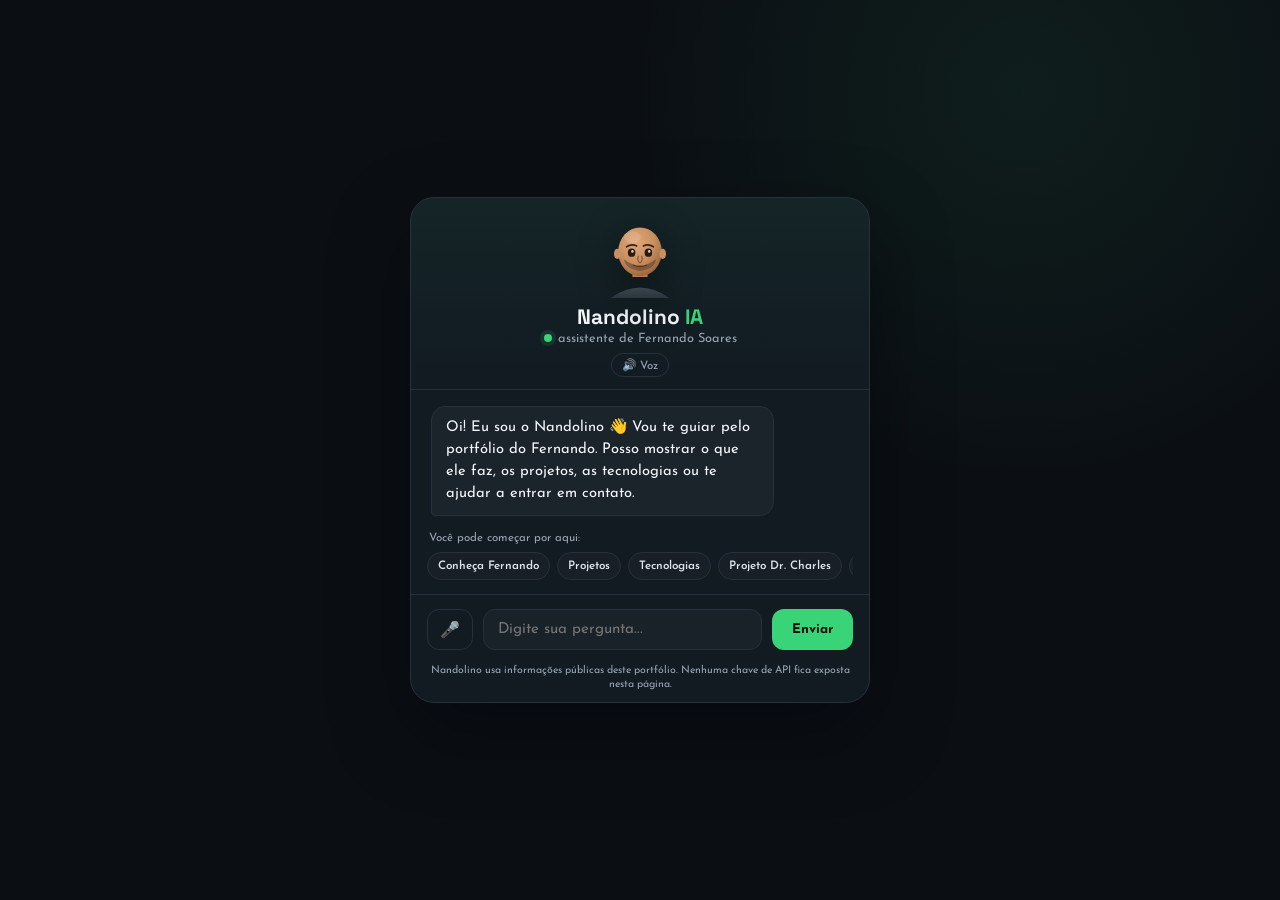
==== nandolino/index.html @ c81a5a72 "Atualiza portfolio com coruja corrigida e metricas Publica a nova versão enviada no ZIP, incluindo a" ====
<!DOCTYPE html>
<html lang="pt-BR">
<head>
<meta charset="UTF-8">
<meta name="viewport" content="width=device-width, initial-scale=1.0">
<title>Nandolino | Assistente de Fernando Soares</title>
<link href="https://fonts.googleapis.com/css2?family=Josefin+Sans:wght@400;600;700&family=Space+Grotesk:wght@600;700&display=swap" rel="stylesheet">
<style>
  :root {
    --bg: #0b0f14;
    --panel: #121a22;
    --line: #26313d;
    --text: #f3f7fb;
    --muted: #98a6b5;
    --green: #38d477;
    --green-soft: rgba(56, 212, 119, .10);
  }
  * { margin: 0; padding: 0; box-sizing: border-box; }
  body {
    min-height: 100vh;
    min-height: 100dvh;
    background: radial-gradient(circle at 80% 10%, rgba(56,212,119,.08), transparent 30%), var(--bg);
    color: var(--text);
    font-family: 'Josefin Sans', Arial, sans-serif;
    display: flex;
    align-items: center;
    justify-content: center;
    padding: 16px;
  }
  .app {
    width: min(100%, 460px);
    max-height: 94dvh;
    background: var(--panel);
    border: 1px solid var(--line);
    border-radius: 24px;
    overflow: hidden;
    box-shadow: 0 30px 80px rgba(0,0,0,.4);
    display: flex;
    flex-direction: column;
  }
  .header {
    flex: 0 0 auto;
    padding: 16px 24px 12px;
    text-align: center;
    border-bottom: 1px solid var(--line);
    background: linear-gradient(180deg, rgba(56,212,119,.06), transparent);
  }
  .avatar-wrap { display: flex; justify-content: center; margin-bottom: 6px; }
  .avatar-wrap svg { width: 84px; height: 84px; filter: drop-shadow(0 10px 20px rgba(0,0,0,.4)); }
  h1 { font-family: 'Space Grotesk', sans-serif; font-size: 1.3rem; }
  h1 span { color: var(--green); }
  .status { color: var(--muted); font-size: .8rem; margin-top: 2px; display: flex; align-items: center; justify-content: center; gap: 6px; }
  .dot { width: 8px; height: 8px; border-radius: 50%; background: var(--green); box-shadow: 0 0 0 4px rgba(56,212,119,.12); }
  .key-settings {
    background: transparent; border: 1px solid var(--line); color: var(--muted);
    font-size: .72rem; padding: 4px 10px; border-radius: 999px; cursor: pointer; font-family: inherit;
  }
  .key-settings:hover { border-color: var(--green); color: var(--green); }
  .key-settings.active { border-color: var(--green); color: var(--green); }
  .header-buttons { display: flex; justify-content: center; gap: 8px; margin-top: 8px; }

  .chat { flex: 1 1 auto; min-height: 90px; overflow-y: auto; padding: 16px 20px; display: flex; flex-direction: column; gap: 12px; }
  .msg { max-width: 82%; padding: 10px 14px; border-radius: 14px; font-size: .92rem; line-height: 1.5; }
  .msg.bot { align-self: flex-start; background: rgba(255,255,255,.04); border: 1px solid var(--line); border-bottom-left-radius: 4px; }
  .msg.user { align-self: flex-end; background: var(--green); color: #07110b; font-weight: 600; border-bottom-right-radius: 4px; }

  .input-row { flex: 0 0 auto; display: flex; gap: 10px; padding: 14px 16px; border-top: 1px solid var(--line); }
  .input-row input {
    flex: 1;
    min-width: 0;
    background: rgba(255,255,255,.03);
    border: 1px solid var(--line);
    border-radius: 12px;
    padding: 12px 14px;
    color: var(--text);
    font-family: inherit;
    font-size: .95rem;
  }
  .input-row input:focus { outline: none; border-color: var(--green); }
  .input-row button {
    background: var(--green);
    border: none;
    border-radius: 12px;
    padding: 0 20px;
    font-weight: 700;
    color: #07110b;
    cursor: pointer;
    font-family: inherit;
  }
  .input-row button:hover { background: #49e58a; }
  #micBtn {
    background: transparent; border: 1px solid var(--line); color: var(--muted);
    border-radius: 12px; padding: 0 12px; cursor: pointer; font-size: 1rem;
  }
  #micBtn:hover { border-color: var(--green); color: var(--green); }
  #micBtn.recording { border-color: #ff5c5c; color: #ff5c5c; animation: pulseMic 1s infinite; }
  #voiceBtn.muted { opacity: .4; }
  @keyframes pulseMic { 0%,100% { box-shadow: 0 0 0 0 rgba(255,92,92,.35); } 50% { box-shadow: 0 0 0 6px rgba(255,92,92,0); } }

  /* Blink */
  .eye-lid { transform-origin: center; transform-box: fill-box; transform: scaleY(0); opacity: 0; animation: blink 5s ease-in-out infinite; }
  .eye-lid.right { animation-delay: .08s; }
  @keyframes blink { 0%,86%,100% { transform: scaleY(0); opacity: 0; } 90% { transform: scaleY(1); opacity: 1; } 94% { transform: scaleY(0); opacity: 0; } }

  /* Mouth talking state */
  .mouth-idle { display: block; }
  .mouth-talk { display: none; transform-origin: center; transform-box: fill-box; }
  .talking .mouth-idle { display: none; }
  .talking .mouth-talk { display: block; animation: talk .35s ease-in-out infinite; }
  @keyframes talk { 0%, 100% { transform: scaleY(.4); } 50% { transform: scaleY(1); } }


  .quick-wrap { flex: 0 0 auto; padding: 0 16px 12px; }
  .quick-label { color: var(--muted); font-size: .72rem; margin: 0 0 8px 2px; }
  .quick-actions { display: flex; gap: 7px; overflow-x: auto; padding-bottom: 2px; scrollbar-width: thin; }
  .quick-action { flex: 0 0 auto; border: 1px solid var(--line); background: rgba(255,255,255,.025); color: #dce5ed; border-radius: 999px; padding: 7px 10px; font: 600 .73rem 'Josefin Sans', Arial, sans-serif; cursor: pointer; }
  .quick-action:hover, .quick-action:focus-visible { border-color: var(--green); color: var(--green); outline: none; }
  .msg a { color: var(--green); font-weight: 700; text-decoration: none; }
  .msg a:hover { text-decoration: underline; }
  .msg .msg-actions { display: flex; flex-wrap: wrap; gap: 7px; margin-top: 10px; }
  .msg .msg-action { display: inline-flex; align-items: center; justify-content: center; padding: 7px 10px; border-radius: 9px; background: var(--green); color: #07110b; font-size: .78rem; font-weight: 700; text-decoration: none; }
  .msg .msg-action.secondary { background: transparent; color: var(--green); border: 1px solid rgba(56,212,119,.45); }
  .typing { display: inline-flex; gap: 4px; align-items: center; min-height: 18px; }
  .typing i { width: 5px; height: 5px; border-radius: 50%; background: var(--muted); animation: typingDot 1s infinite ease-in-out; }
  .typing i:nth-child(2){animation-delay:.15s}.typing i:nth-child(3){animation-delay:.3s}
  @keyframes typingDot { 0%,60%,100%{transform:translateY(0);opacity:.45}30%{transform:translateY(-4px);opacity:1} }
  .privacy-note { color: var(--muted); font-size: .66rem; text-align: center; padding: 0 16px 10px; line-height: 1.35; }
  @media (max-width: 390px) { .header { padding-inline: 16px; } .chat { padding-inline: 14px; } .input-row { padding-inline: 12px; gap: 7px; } .input-row button { padding-inline: 14px; } }

</style>
</head>
<body>
  <div class="app">
    <div class="header">
      <div class="avatar-wrap">
        <svg id="nandolino" viewBox="0 0 200 200" xmlns="http://www.w3.org/2000/svg">
          <defs>
            <radialGradient id="skin" cx="40%" cy="30%" r="70%">
              <stop offset="0%" stop-color="#e0a878"/>
              <stop offset="60%" stop-color="#c98f61"/>
              <stop offset="100%" stop-color="#9c6a41"/>
            </radialGradient>
            <linearGradient id="shirt" x1="0" y1="0" x2="0" y2="1">
              <stop offset="0%" stop-color="#3a4650"/>
              <stop offset="100%" stop-color="#20272d"/>
            </linearGradient>
          </defs>

          <!-- Ombros/camisa -->
          <path d="M30 200 Q100 150 170 200 L170 220 L30 220 Z" fill="url(#shirt)"/>

          <!-- Pescoço -->
          <rect x="82" y="120" width="36" height="30" fill="#b57e54"/>

          <!-- Cabeça careca -->
          <ellipse cx="100" cy="90" rx="52" ry="58" fill="url(#skin)"/>

          <!-- Brilho da careca -->
          <ellipse cx="82" cy="55" rx="20" ry="14" fill="#ffffff" opacity="0.12"/>

          <!-- Orelhas -->
          <ellipse cx="46" cy="95" rx="8" ry="12" fill="#c98f61"/>
          <ellipse cx="154" cy="95" rx="8" ry="12" fill="#c98f61"/>

          <!-- Sobrancelhas -->
          <path d="M68 78 Q80 70 92 76" fill="none" stroke="#3a2415" stroke-width="4" stroke-linecap="round"/>
          <path d="M108 76 Q120 70 132 78" fill="none" stroke="#3a2415" stroke-width="4" stroke-linecap="round"/>

          <!-- Olhos -->
          <g>
            <ellipse cx="80" cy="92" rx="9" ry="10" fill="#2a1a10"/>
            <circle cx="82" cy="89" r="3" fill="white" opacity="0.8"/>
            <ellipse class="eye-lid left" cx="80" cy="92" rx="9" ry="10" fill="#c98f61"/>
          </g>
          <g>
            <ellipse cx="120" cy="92" rx="9" ry="10" fill="#2a1a10"/>
            <circle cx="122" cy="89" r="3" fill="white" opacity="0.8"/>
            <ellipse class="eye-lid right" cx="120" cy="92" rx="9" ry="10" fill="#c98f61"/>
          </g>

          <!-- Nariz -->
          <path d="M96 100 Q92 112 100 116 Q108 112 104 100" fill="none" stroke="#7a4f30" stroke-width="2.5" stroke-linecap="round"/>

          <!-- Barba leve -->
          <path d="M62 108 Q100 138 138 108 Q136 130 100 136 Q64 130 62 108Z" fill="#241812" opacity="0.35"/>

          <!-- Boca parada -->
          <path class="mouth-idle" d="M84 122 Q100 128 116 122" fill="none" stroke="#5a3520" stroke-width="3" stroke-linecap="round"/>
          <!-- Boca falando (alternável via JS) -->
          <ellipse class="mouth-talk" cx="100" cy="123" rx="12" ry="6" fill="#5a3520"/>
        </svg>
      </div>
      <h1>Nandolino <span>IA</span></h1>
      <p class="status"><span class="dot"></span> assistente de Fernando Soares</p>
      <div class="header-buttons">
        <button class="key-settings" type="button" id="voiceBtn" title="Ativar/desativar voz do Nandolino">🔊 Voz</button>
      </div>
    </div>

    <div class="chat" id="chat" aria-live="polite"></div>

    <div class="quick-wrap" id="quickWrap">
      <p class="quick-label">Você pode começar por aqui:</p>
      <div class="quick-actions" id="quickActions"></div>
    </div>

    <div class="input-row">
      <button id="micBtn" type="button" title="Falar com o Nandolino">🎤</button>
      <input type="text" id="userInput" placeholder="Digite sua pergunta..." autocomplete="off">
      <button id="sendBtn">Enviar</button>
    </div>
    <p class="privacy-note">Nandolino usa informações públicas deste portfólio. Nenhuma chave de API fica exposta nesta página.</p>
  </div>

<script>
const chat = document.getElementById('chat');
const input = document.getElementById('userInput');
const sendBtn = document.getElementById('sendBtn');
const nandolino = document.getElementById('nandolino');
const quickActions = document.getElementById('quickActions');

const LINKS = {
  portfolio: '../index.html#projetos',
  drCharles: 'https://drcharlesgenehr.com.br',
  github: 'https://github.com/fernando-soares18',
  linkedin: 'https://www.linkedin.com/in/fernando-soares-da-rosa-programador519994931555',
  whatsapp: 'https://wa.me/5551999493155'
};

const QUICK = [
  ['Conheça Fernando', 'Quem é o Fernando?'],
  ['Projetos', 'Quais são os projetos do Fernando?'],
  ['Tecnologias', 'Quais tecnologias o Fernando usa?'],
  ['Projeto Dr. Charles', 'Me conte sobre o projeto do Dr. Charles'],
  ['Por que contratar?', 'Por que eu deveria contratar o Fernando?']
];

let lastTopic = 'geral';

function normalizeText(text) {
  return text.toLowerCase().normalize('NFD').replace(/[\u0300-\u036f]/g, '').replace(/[^a-z0-9\s]/g, ' ').replace(/\s+/g, ' ').trim();
}

function esc(text) {
  return String(text).replace(/[&<>"']/g, c => ({'&':'&amp;','<':'&lt;','>':'&gt;','"':'&quot;',"'":'&#039;'}[c]));
}

function whatsappUrl(topic = lastTopic) {
  const messages = {
    charles: 'Olá, Fernando! Vi seu portfólio e conversei com o Nandolino sobre o projeto do Dr. Charles. Gostaria de falar sobre um projeto parecido.',
    projetos: 'Olá, Fernando! Vi seus projetos no portfólio e gostaria de conversar sobre um site para mim/meu negócio.',
    tecnologias: 'Olá, Fernando! Vi seu portfólio e gostaria de conversar sobre uma oportunidade de desenvolvimento Front-end.',
    contratar: 'Olá, Fernando! Vi seu portfólio, conversei com o Nandolino e tenho interesse em contratar seu trabalho.',
    geral: 'Olá, Fernando! Vi seu portfólio e conversei com o Nandolino. Gostaria de falar sobre um projeto.'
  };
  return LINKS.whatsapp + '?text=' + encodeURIComponent(messages[topic] || messages.geral);
}

function addMessage(content, who = 'bot', actions = []) {
  const div = document.createElement('div');
  div.className = 'msg ' + who;
  if (who === 'user') {
    div.textContent = content;
  } else {
    div.innerHTML = content;
    if (actions.length) {
      const row = document.createElement('div');
      row.className = 'msg-actions';
      actions.forEach(action => {
        const a = document.createElement('a');
        a.className = 'msg-action' + (action.secondary ? ' secondary' : '');
        a.href = action.href;
        a.textContent = action.label;
        if (/^https?:/.test(action.href)) { a.target = '_blank'; a.rel = 'noopener'; }
        a.addEventListener('click', () => {
          try {
            const isWhats = /wa\.me|whatsapp/i.test(action.href);
            const isProject = /drcharles|netlify|calculadora|#projetos/i.test(action.href);
            if (isWhats || isProject) {
              parent.postMessage({
                type: 'portfolio-analytics',
                event: isWhats ? 'whatsapp_click' : 'project_click',
                meta: { label: action.label, source: 'nandolino' }
              }, '*');
            }
          } catch (_) {}
        });
        row.appendChild(a);
      });
      div.appendChild(row);
    }
  }
  chat.appendChild(div);
  chat.scrollTop = chat.scrollHeight;
  return div;
}

function showTyping() {
  const div = document.createElement('div');
  div.className = 'msg bot';
  div.id = 'typing';
  div.innerHTML = '<span class="typing"><i></i><i></i><i></i></span>';
  chat.appendChild(div);
  chat.scrollTop = chat.scrollHeight;
  return div;
}

function renderQuickActions() {
  quickActions.innerHTML = '';
  QUICK.forEach(([label, question]) => {
    const btn = document.createElement('button');
    btn.type = 'button';
    btn.className = 'quick-action';
    btn.textContent = label;
    btn.addEventListener('click', () => ask(question));
    quickActions.appendChild(btn);
  });
}

function answerFor(question) {
  const q = normalizeText(question);
  const wantsMore = /outro|outros|mais projeto|mais projetos|continua|continuar/.test(q);

  if (/quem e|conhecer|conheca|sobre fernando|fala do fernando|nome completo/.test(q)) {
    lastTopic = 'geral';
    return {
      text: 'Fernando Soares é desenvolvedor Front-end de Novo Hamburgo/RS, com foco em criar sites responsivos, claros e profissionais. Ele trabalha com projetos próprios e já entregou um site completo para cliente real. Quer ver o projeto profissional ou conhecer as tecnologias que ele usa?',
      actions: [{label:'Ver projetos', href:LINKS.portfolio, secondary:true}]
    };
  }

  if (/charles|medico|dermatolog/.test(q)) {
    lastTopic = 'charles';
    return {
      text: 'O site do Dr. Charles Genehr é o principal projeto profissional do portfólio. Fernando trabalhou na estrutura institucional, artigos, eBooks, painel administrativo, integração com WhatsApp, responsividade, publicação e ajustes de hospedagem. Posso te mostrar outros projetos também.',
      actions: [
        {label:'Abrir site do Dr. Charles', href:LINKS.drCharles},
        {label:'Falar com Fernando', href:whatsappUrl('charles'), secondary:true}
      ]
    };
  }

  if (/projeto|portfolio|trabalho|site que fez|sites que fez/.test(q) || wantsMore) {
    lastTopic = 'projetos';
    return {
      text: 'Os destaques são o site profissional do Dr. Charles Genehr, o Netflix Clone, um Cronômetro e uma Calculadora Interativa. Cada um mostra uma habilidade diferente: projeto real, responsividade, lógica, interação e acabamento visual.',
      actions: [
        {label:'Ver seção de projetos', href:LINKS.portfolio},
        {label:'Conversar sobre um projeto', href:whatsappUrl('projetos'), secondary:true}
      ]
    };
  }

  if (/tecnologia|stack|linguagem|html|css|javascript|php|git|github|ferramenta/.test(q)) {
    lastTopic = 'tecnologias';
    return {
      text: 'Fernando trabalha principalmente com HTML5, CSS3 e JavaScript, além de PHP básico, Git/GitHub e publicação em GitHub Pages, Netlify e hospedagem tradicional. O foco é transformar o layout em uma experiência responsiva e funcional.',
      actions: [{label:'Ver GitHub', href:LINKS.github, secondary:true}]
    };
  }

  if (/por que contratar|porque contratar|contratar|diferencial|vale a pena|o que entrega/.test(q)) {
    lastTopic = 'contratar';
    return {
      text: 'Porque ele não fica só no visual: acompanha estrutura, responsividade, conteúdo, publicação e os ajustes necessários para colocar o site no ar. O projeto do Dr. Charles mostra essa capacidade de levar um trabalho real do desenvolvimento à entrega.',
      actions: [{label:'Falar com Fernando no WhatsApp', href:whatsappUrl('contratar')}]
    };
  }

  if (/formacao|curso|estudou|dev club/.test(q)) {
    lastTopic = 'geral';
    return { text: 'Fernando tem formação em programação Front-end pela Dev Club e segue evoluindo com prática constante em projetos próprios e trabalhos reais.' };
  }

  if (/experiencia|experiencia profissional|atua|tempo|desde quando/.test(q)) {
    lastTopic = 'geral';
    return { text: 'Fernando atua com desenvolvimento Front-end desde 2021. Além dos estudos e projetos próprios, já realizou uma entrega profissional completa para cliente, o que trouxe experiência com publicação, manutenção e necessidades reais de negócio.' };
  }

  if (/disponivel|freelance|vaga|oportunidade|emprego/.test(q)) {
    lastTopic = 'contratar';
    return { text: 'Sim. Fernando está disponível para novos projetos e oportunidades em Front-end.', actions:[{label:'Falar com Fernando', href:whatsappUrl('contratar')}] };
  }

  if (/contato|whatsapp|falar com|chamar|orcamento|preco|valor/.test(q)) {
    lastTopic = lastTopic || 'geral';
    return { text: 'O jeito mais rápido é pelo WhatsApp. Já deixei uma mensagem pronta dizendo que você veio pelo portfólio e conversou comigo.', actions:[{label:'Abrir WhatsApp', href:whatsappUrl(lastTopic)}] };
  }

  if (/linkedin/.test(q)) return { text:'Você pode conhecer mais do perfil profissional do Fernando pelo LinkedIn.', actions:[{label:'Abrir LinkedIn', href:LINKS.linkedin, secondary:true}] };
  if (/github/.test(q)) return { text:'No GitHub estão os códigos e estudos do Fernando.', actions:[{label:'Abrir GitHub', href:LINKS.github, secondary:true}] };
  if (/oi|ola|bom dia|boa tarde|boa noite|e ai|fala/.test(q)) return { text:'Oi! Eu sou o Nandolino, guia do portfólio do Fernando. Posso te mostrar quem ele é, os projetos, tecnologias ou te levar direto ao contato.' };

  return {
    text: 'Consigo te ajudar melhor com informações sobre o Fernando e o trabalho dele. Escolhe um dos atalhos abaixo ou pergunta sobre projetos, tecnologias, experiência, disponibilidade ou contato.'
  };
}

async function ask(forcedText) {
  const text = (forcedText || input.value).trim();
  if (!text) return;
  unlockVoice();
  addMessage(text, 'user');
  input.value = '';
  nandolino.classList.add('talking');
  const typing = showTyping();
  await new Promise(r => setTimeout(r, 420));
  typing.remove();
  const answer = answerFor(text);
  addMessage(answer.text, 'bot', answer.actions || []);
  speak(answer.text.replace(/<[^>]+>/g, ''));
}

/* Voz: Nandolino falando (Text-to-Speech) */
let voiceUnlocked = false;
function unlockVoice() {
  if (voiceUnlocked || !('speechSynthesis' in window)) return;
  voiceUnlocked = true;
  const silence = new SpeechSynthesisUtterance(' ');
  silence.volume = 0;
  speechSynthesis.speak(silence);
}
function isVoiceEnabled() { return localStorage.getItem('nandolino_voice_muted') !== '1'; }
function speak(text) {
  nandolino.classList.remove('talking');
  if (!isVoiceEnabled() || !('speechSynthesis' in window)) return;
  const clean = text.replace(/https?:\/\/\S+/g, '').replace(/[*_#]/g, '').replace(/\s{2,}/g, ' ').trim();
  const utter = new SpeechSynthesisUtterance(clean);
  utter.lang = 'pt-BR';
  utter.rate = 1;
  const voices = speechSynthesis.getVoices();
  const ptVoice = voices.find(v => v.lang && v.lang.toLowerCase().startsWith('pt'));
  if (ptVoice) utter.voice = ptVoice;
  utter.onstart = () => nandolino.classList.add('talking');
  utter.onend = () => nandolino.classList.remove('talking');
  utter.onerror = () => nandolino.classList.remove('talking');
  speechSynthesis.cancel();
  speechSynthesis.speak(utter);
}

const voiceBtn = document.getElementById('voiceBtn');
function updateVoiceButton() {
  voiceBtn.classList.toggle('muted', !isVoiceEnabled());
  voiceBtn.textContent = isVoiceEnabled() ? '🔊 Voz' : '🔇 Voz';
}
voiceBtn.addEventListener('click', () => {
  const muted = localStorage.getItem('nandolino_voice_muted') === '1';
  if (muted) localStorage.removeItem('nandolino_voice_muted');
  else { speechSynthesis.cancel(); localStorage.setItem('nandolino_voice_muted', '1'); }
  updateVoiceButton();
});
updateVoiceButton();

/* Voz: falar com o Nandolino (Speech-to-Text) */
const micBtn = document.getElementById('micBtn');
const SpeechRecognitionAPI = window.SpeechRecognition || window.webkitSpeechRecognition;
if (SpeechRecognitionAPI) {
  const recognition = new SpeechRecognitionAPI();
  recognition.lang = 'pt-BR'; recognition.interimResults = false; recognition.maxAlternatives = 1;
  recognition.onstart = () => micBtn.classList.add('recording');
  recognition.onend = () => micBtn.classList.remove('recording');
  recognition.onerror = () => micBtn.classList.remove('recording');
  recognition.onresult = event => { input.value = event.results[0][0].transcript; ask(); };
  micBtn.addEventListener('click', () => { unlockVoice(); micBtn.classList.contains('recording') ? recognition.stop() : recognition.start(); });
} else micBtn.style.display = 'none';

sendBtn.addEventListener('click', () => ask());
input.addEventListener('keydown', e => { if (e.key === 'Enter') ask(); });
renderQuickActions();
addMessage('Oi! Eu sou o Nandolino 👋 Vou te guiar pelo portfólio do Fernando. Posso mostrar o que ele faz, os projetos, as tecnologias ou te ajudar a entrar em contato.', 'bot');
</script>
</body>
</html>
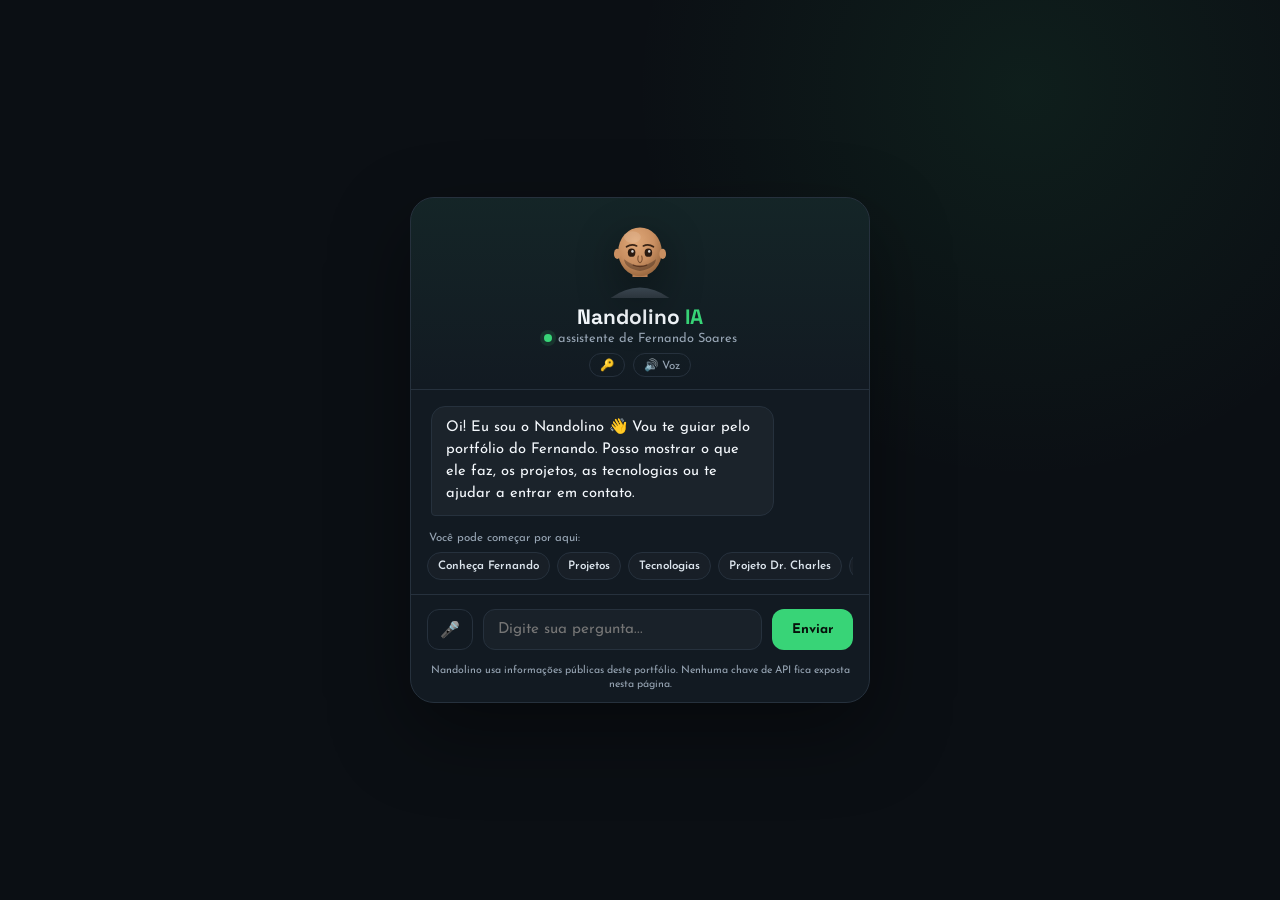
==== commit e2ed63c5: "Adiciona icone de chave para configurar IA Recoloca no cabeçalho o botão visual de chave e a entrada" ====
--- a/nandolino/index.html
+++ b/nandolino/index.html
@@ -193,6 +193,7 @@
       <h1>Nandolino <span>IA</span></h1>
       <p class="status"><span class="dot"></span> assistente de Fernando Soares</p>
       <div class="header-buttons">
+          <button class="key-settings" type="button" id="keySettingsBtn" title="Configurar chave da IA" aria-label="Configurar chave da IA">🔑</button>
         <button class="key-settings" type="button" id="voiceBtn" title="Ativar/desativar voz do Nandolino">🔊 Voz</button>
       </div>
     </div>
@@ -218,6 +219,26 @@
 const sendBtn = document.getElementById('sendBtn');
 const nandolino = document.getElementById('nandolino');
 const quickActions = document.getElementById('quickActions');
+const keySettingsBtn = document.getElementById('keySettingsBtn');
+
+keySettingsBtn.addEventListener('click', () => {
+  const currentKey = localStorage.getItem('nandolino_gemini_key');
+  if (currentKey) {
+    if (confirm('Remover a chave de IA salva neste navegador?')) {
+      localStorage.removeItem('nandolino_gemini_key');
+      keySettingsBtn.classList.remove('active');
+    }
+    return;
+  }
+
+  const key = prompt('Cole aqui sua chave de IA (Gemini). Ela fica salva somente neste navegador:');
+  if (key && key.trim()) {
+    localStorage.setItem('nandolino_gemini_key', key.trim());
+    keySettingsBtn.classList.add('active');
+  }
+});
+
+if (localStorage.getItem('nandolino_gemini_key')) keySettingsBtn.classList.add('active');
 
 const LINKS = {
   portfolio: '../index.html#projetos',
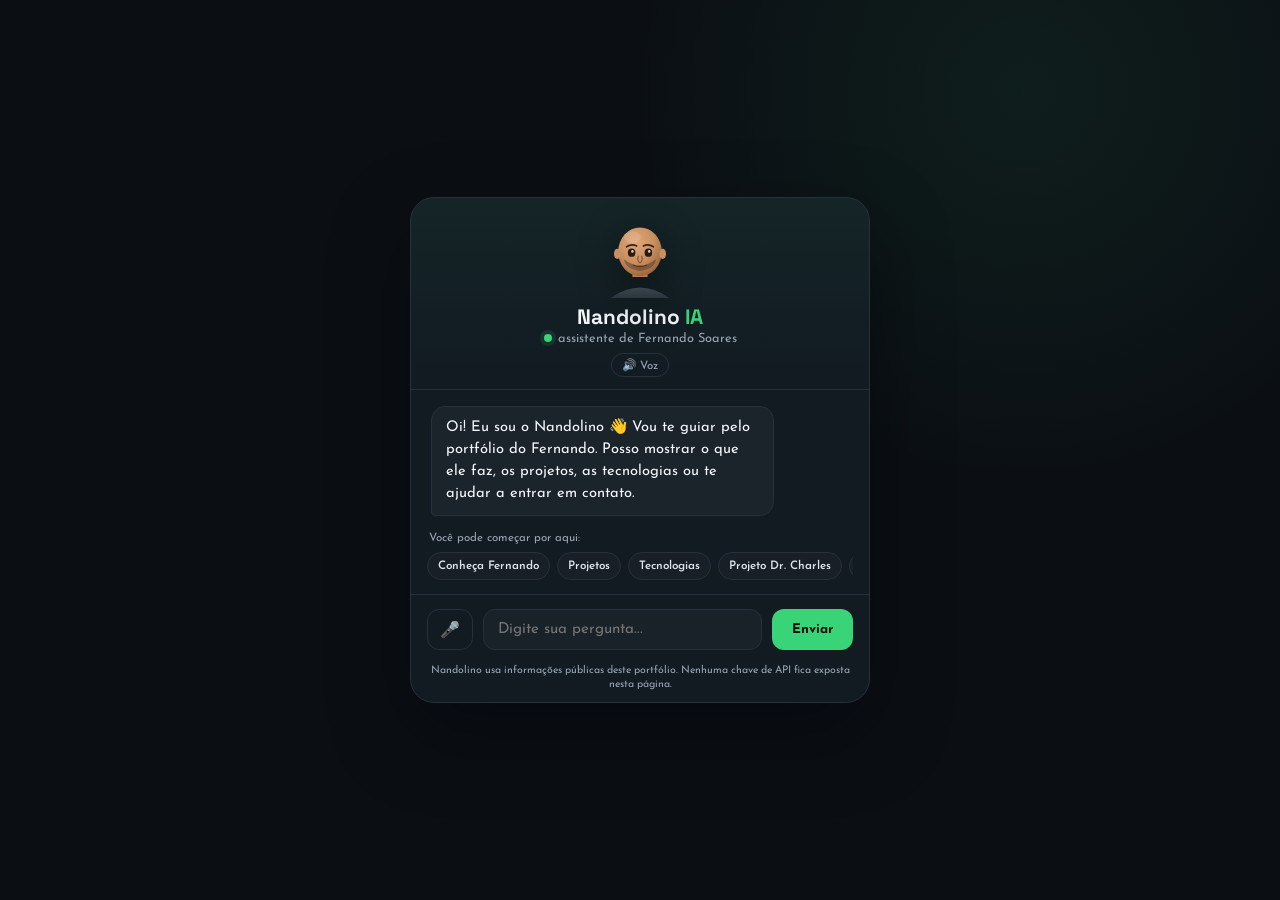
==== commit ce7faf32: "Atualiza portfolio com Nandolino 2.1 e Code Snake Inclui a nova experiência Code Snake, corrige o bo" ====
--- a/nandolino/index.html
+++ b/nandolino/index.html
@@ -193,7 +193,6 @@
       <h1>Nandolino <span>IA</span></h1>
       <p class="status"><span class="dot"></span> assistente de Fernando Soares</p>
       <div class="header-buttons">
-          <button class="key-settings" type="button" id="keySettingsBtn" title="Configurar chave da IA" aria-label="Configurar chave da IA">🔑</button>
         <button class="key-settings" type="button" id="voiceBtn" title="Ativar/desativar voz do Nandolino">🔊 Voz</button>
       </div>
     </div>
@@ -219,26 +218,6 @@
 const sendBtn = document.getElementById('sendBtn');
 const nandolino = document.getElementById('nandolino');
 const quickActions = document.getElementById('quickActions');
-const keySettingsBtn = document.getElementById('keySettingsBtn');
-
-keySettingsBtn.addEventListener('click', () => {
-  const currentKey = localStorage.getItem('nandolino_gemini_key');
-  if (currentKey) {
-    if (confirm('Remover a chave de IA salva neste navegador?')) {
-      localStorage.removeItem('nandolino_gemini_key');
-      keySettingsBtn.classList.remove('active');
-    }
-    return;
-  }
-
-  const key = prompt('Cole aqui sua chave de IA (Gemini). Ela fica salva somente neste navegador:');
-  if (key && key.trim()) {
-    localStorage.setItem('nandolino_gemini_key', key.trim());
-    keySettingsBtn.classList.add('active');
-  }
-});
-
-if (localStorage.getItem('nandolino_gemini_key')) keySettingsBtn.classList.add('active');
 
 const LINKS = {
   portfolio: '../index.html#projetos',
@@ -247,6 +226,48 @@
   linkedin: 'https://www.linkedin.com/in/fernando-soares-da-rosa-programador519994931555',
   whatsapp: 'https://wa.me/5551999493155'
 };
+
+
+
+/* Nandolino 2.0 — ponte segura para n8n/Azure.
+   Configure apenas a URL pública do webhook/proxy. NUNCA coloque chave Azure aqui. */
+const NANDOLINO_AI = {
+  enabled: true,
+  endpoint: '', // Ex.: https://SEU-N8N/webhook/nandolino-chat
+  timeoutMs: 12000,
+  visitorId: localStorage.getItem('nandolino_visitor_id') || (() => {
+    const id = (crypto.randomUUID ? crypto.randomUUID() : 'visitor-' + Date.now() + '-' + Math.random().toString(16).slice(2));
+    localStorage.setItem('nandolino_visitor_id', id); return id;
+  })()
+};
+
+async function askRemoteAI(message) {
+  if (!NANDOLINO_AI.enabled || !NANDOLINO_AI.endpoint) return null;
+  const controller = new AbortController();
+  const timer = setTimeout(() => controller.abort(), NANDOLINO_AI.timeoutMs);
+  try {
+    const response = await fetch(NANDOLINO_AI.endpoint, {
+      method: 'POST',
+      headers: {'Content-Type': 'application/json'},
+      body: JSON.stringify({
+        message,
+        sessionId: NANDOLINO_AI.visitorId,
+        source: 'portfolio',
+        language: 'pt-BR',
+        page: location.href
+      }),
+      signal: controller.signal
+    });
+    if (!response.ok) throw new Error('HTTP ' + response.status);
+    const data = await response.json();
+    const text = data.reply || data.answer || data.output || data.message;
+    if (!text || typeof text !== 'string') throw new Error('Resposta inválida');
+    return { text, actions: Array.isArray(data.actions) ? data.actions : [] };
+  } catch (err) {
+    console.warn('Nandolino AI indisponível; usando modo local.', err);
+    return null;
+  } finally { clearTimeout(timer); }
+}
 
 const QUICK = [
   ['Conheça Fernando', 'Quem é o Fernando?'],
@@ -425,9 +446,10 @@
   input.value = '';
   nandolino.classList.add('talking');
   const typing = showTyping();
-  await new Promise(r => setTimeout(r, 420));
+  await new Promise(r => setTimeout(r, 320));
+  const remoteAnswer = await askRemoteAI(text);
   typing.remove();
-  const answer = answerFor(text);
+  const answer = remoteAnswer || answerFor(text);
   addMessage(answer.text, 'bot', answer.actions || []);
   speak(answer.text.replace(/<[^>]+>/g, ''));
 }
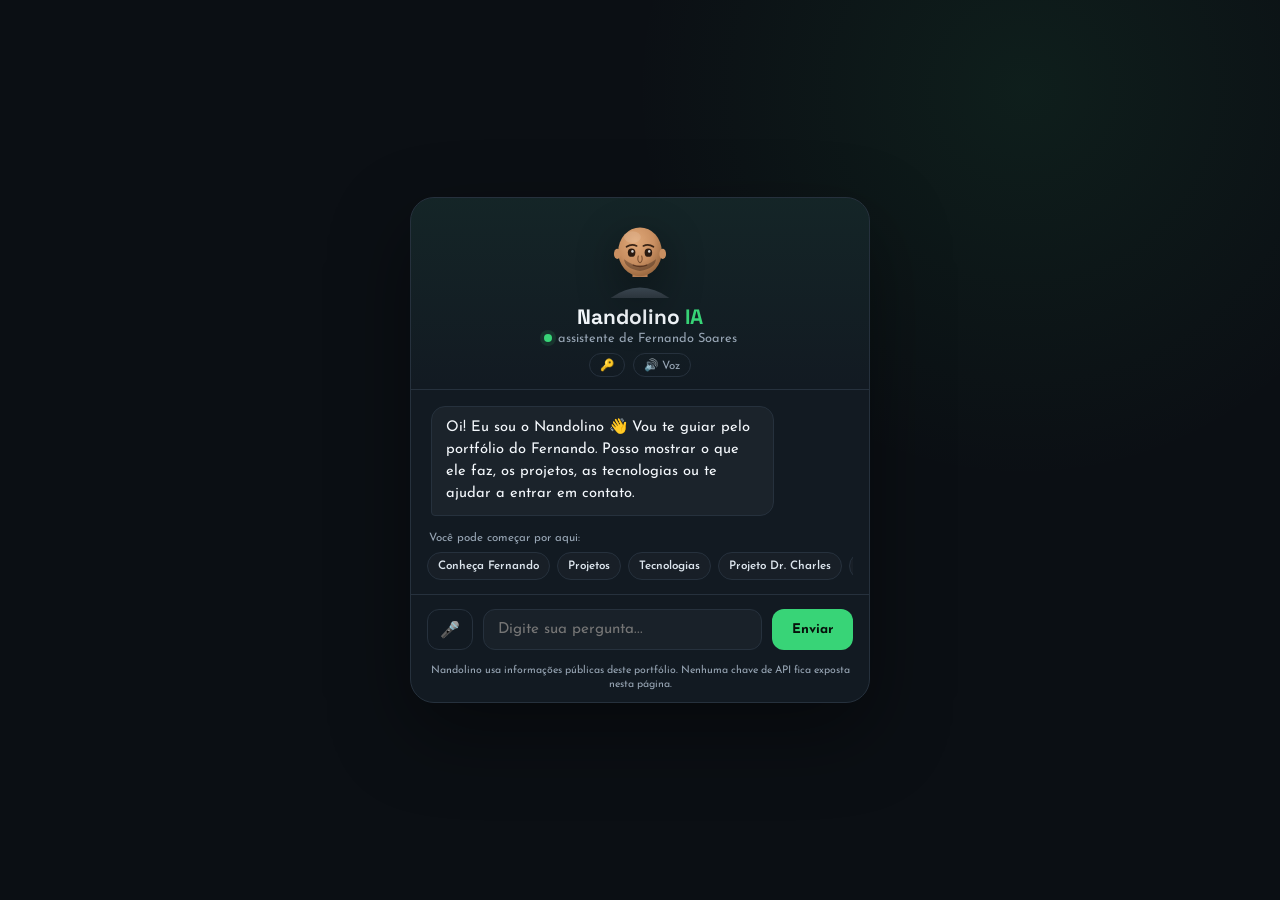
==== commit ea925536: "Revert "Atualiza portfolio com Nandolino 2.1 e Code Snake" This reverts commit ce7faf32be2c63e248576" ====
--- a/nandolino/index.html
+++ b/nandolino/index.html
@@ -125,6 +125,16 @@
   .typing i:nth-child(2){animation-delay:.15s}.typing i:nth-child(3){animation-delay:.3s}
   @keyframes typingDot { 0%,60%,100%{transform:translateY(0);opacity:.45}30%{transform:translateY(-4px);opacity:1} }
   .privacy-note { color: var(--muted); font-size: .66rem; text-align: center; padding: 0 16px 10px; line-height: 1.35; }
+  .key-dialog { position: fixed; inset: 0; display: grid; place-items: center; padding: 16px; background: rgba(3,7,10,.72); z-index: 10; }
+  .key-dialog[hidden] { display: none; }
+  .key-dialog-box { width: min(100%, 380px); padding: 20px; background: var(--panel); border: 1px solid var(--line); border-radius: 16px; box-shadow: 0 24px 70px rgba(0,0,0,.5); }
+  .key-dialog-box h2 { font-family: 'Space Grotesk', sans-serif; font-size: 1.05rem; margin-bottom: 7px; }
+  .key-dialog-box p { color: var(--muted); font-size: .78rem; line-height: 1.4; margin-bottom: 14px; }
+  .key-dialog-box input { width: 100%; background: rgba(255,255,255,.03); border: 1px solid var(--line); border-radius: 10px; padding: 11px 12px; color: var(--text); font-family: inherit; font-size: .88rem; }
+  .key-dialog-box input:focus { outline: none; border-color: var(--green); }
+  .key-dialog-actions { display: flex; justify-content: flex-end; gap: 8px; margin-top: 14px; }
+  .key-dialog-actions button { border: 1px solid var(--line); border-radius: 9px; padding: 8px 12px; background: transparent; color: var(--muted); cursor: pointer; font-family: inherit; }
+  .key-dialog-actions .save-key { background: var(--green); border-color: var(--green); color: #07110b; font-weight: 700; }
   @media (max-width: 390px) { .header { padding-inline: 16px; } .chat { padding-inline: 14px; } .input-row { padding-inline: 12px; gap: 7px; } .input-row button { padding-inline: 14px; } }
 
 </style>
@@ -193,7 +203,20 @@
       <h1>Nandolino <span>IA</span></h1>
       <p class="status"><span class="dot"></span> assistente de Fernando Soares</p>
       <div class="header-buttons">
+          <button class="key-settings" type="button" id="keySettingsBtn" title="Configurar chave da IA" aria-label="Configurar chave da IA">🔑</button>
         <button class="key-settings" type="button" id="voiceBtn" title="Ativar/desativar voz do Nandolino">🔊 Voz</button>
+      </div>
+    </div>
+
+    <div class="key-dialog" id="keyDialog" role="dialog" aria-modal="true" aria-labelledby="keyDialogTitle" hidden>
+      <div class="key-dialog-box">
+        <h2 id="keyDialogTitle">🔑 Chave da IA</h2>
+        <p>A chave fica salva somente neste navegador e nao e publicada no site.</p>
+        <input id="keyInput" type="password" placeholder="Cole sua chave Gemini aqui" autocomplete="off">
+        <div class="key-dialog-actions">
+          <button type="button" id="cancelKeyBtn">Cancelar</button>
+          <button class="save-key" type="button" id="saveKeyBtn">Salvar</button>
+        </div>
       </div>
     </div>
 
@@ -212,12 +235,57 @@
     <p class="privacy-note">Nandolino usa informações públicas deste portfólio. Nenhuma chave de API fica exposta nesta página.</p>
   </div>
 
+<script src="config.js" onerror="console.log('config.js local nao encontrado; usando respostas locais.')"></script>
 <script>
 const chat = document.getElementById('chat');
 const input = document.getElementById('userInput');
 const sendBtn = document.getElementById('sendBtn');
 const nandolino = document.getElementById('nandolino');
 const quickActions = document.getElementById('quickActions');
+const keySettingsBtn = document.getElementById('keySettingsBtn');
+const keyDialog = document.getElementById('keyDialog');
+const keyInput = document.getElementById('keyInput');
+const cancelKeyBtn = document.getElementById('cancelKeyBtn');
+const saveKeyBtn = document.getElementById('saveKeyBtn');
+
+const SOBRE_FERNANDO = `Voce e o Nandolino, assistente virtual de Fernando Soares Da Rosa, desenvolvedor Front-end.
+Fernando atua desde 2021, mora em Novo Hamburgo/RS e tem formacao em Front-end pela Dev Club.
+Trabalha com HTML5, CSS3, JavaScript, PHP basico, Git/GitHub, GitHub Pages, Netlify e hospedagem tradicional.
+Ja entregou o site profissional do Dr. Charles Genehr, com pagina institucional, artigos, eBooks, painel administrativo e integracao com WhatsApp.
+Seus projetos de estudo incluem Netflix Clone, Cronometro e Calculadora Interativa.
+Responda em portugues do Brasil, de forma breve, simpatica e clara. Fale livremente sobre tecnologia, mas nunca invente informacoes sobre Fernando.`;
+
+function getApiKey() {
+  const localKey = localStorage.getItem('nandolino_gemini_key');
+  if (localKey) return localKey;
+  if (window.GEMINI_API_KEY && window.GEMINI_API_KEY !== 'SUA_CHAVE_AQUI') return window.GEMINI_API_KEY;
+  return null;
+}
+
+keySettingsBtn.addEventListener('click', () => {
+  const currentKey = localStorage.getItem('nandolino_gemini_key');
+  if (currentKey) {
+    keyInput.value = currentKey;
+  }
+  keyDialog.hidden = false;
+  keyInput.focus();
+});
+
+if (localStorage.getItem('nandolino_gemini_key')) keySettingsBtn.classList.add('active');
+
+cancelKeyBtn.addEventListener('click', () => { keyDialog.hidden = true; });
+saveKeyBtn.addEventListener('click', () => {
+  const key = keyInput.value.trim();
+  if (key) {
+    localStorage.setItem('nandolino_gemini_key', key);
+    keySettingsBtn.classList.add('active');
+  } else {
+    localStorage.removeItem('nandolino_gemini_key');
+    keySettingsBtn.classList.remove('active');
+  }
+  keyInput.value = '';
+  keyDialog.hidden = true;
+});
 
 const LINKS = {
   portfolio: '../index.html#projetos',
@@ -226,48 +294,6 @@
   linkedin: 'https://www.linkedin.com/in/fernando-soares-da-rosa-programador519994931555',
   whatsapp: 'https://wa.me/5551999493155'
 };
-
-
-
-/* Nandolino 2.0 — ponte segura para n8n/Azure.
-   Configure apenas a URL pública do webhook/proxy. NUNCA coloque chave Azure aqui. */
-const NANDOLINO_AI = {
-  enabled: true,
-  endpoint: '', // Ex.: https://SEU-N8N/webhook/nandolino-chat
-  timeoutMs: 12000,
-  visitorId: localStorage.getItem('nandolino_visitor_id') || (() => {
-    const id = (crypto.randomUUID ? crypto.randomUUID() : 'visitor-' + Date.now() + '-' + Math.random().toString(16).slice(2));
-    localStorage.setItem('nandolino_visitor_id', id); return id;
-  })()
-};
-
-async function askRemoteAI(message) {
-  if (!NANDOLINO_AI.enabled || !NANDOLINO_AI.endpoint) return null;
-  const controller = new AbortController();
-  const timer = setTimeout(() => controller.abort(), NANDOLINO_AI.timeoutMs);
-  try {
-    const response = await fetch(NANDOLINO_AI.endpoint, {
-      method: 'POST',
-      headers: {'Content-Type': 'application/json'},
-      body: JSON.stringify({
-        message,
-        sessionId: NANDOLINO_AI.visitorId,
-        source: 'portfolio',
-        language: 'pt-BR',
-        page: location.href
-      }),
-      signal: controller.signal
-    });
-    if (!response.ok) throw new Error('HTTP ' + response.status);
-    const data = await response.json();
-    const text = data.reply || data.answer || data.output || data.message;
-    if (!text || typeof text !== 'string') throw new Error('Resposta inválida');
-    return { text, actions: Array.isArray(data.actions) ? data.actions : [] };
-  } catch (err) {
-    console.warn('Nandolino AI indisponível; usando modo local.', err);
-    return null;
-  } finally { clearTimeout(timer); }
-}
 
 const QUICK = [
   ['Conheça Fernando', 'Quem é o Fernando?'],
@@ -438,6 +464,24 @@
   };
 }
 
+async function respondWithAI(question) {
+  const apiKey = getApiKey();
+  if (!apiKey) return null;
+  const response = await fetch('https://generativelanguage.googleapis.com/v1beta/models/gemini-3.6-flash:generateContent', {
+    method: 'POST',
+    headers: { 'Content-Type': 'application/json', 'X-goog-api-key': apiKey },
+    body: JSON.stringify({
+      systemInstruction: { parts: [{ text: SOBRE_FERNANDO }] },
+      contents: [{ parts: [{ text: question }] }]
+    })
+  });
+  if (!response.ok) throw new Error('Falha na API Gemini: ' + response.status);
+  const data = await response.json();
+  const text = data?.candidates?.[0]?.content?.parts?.map(part => part.text || '').join('').trim();
+  if (!text) throw new Error('Resposta vazia da API Gemini');
+  return text;
+}
+
 async function ask(forcedText) {
   const text = (forcedText || input.value).trim();
   if (!text) return;
@@ -446,10 +490,20 @@
   input.value = '';
   nandolino.classList.add('talking');
   const typing = showTyping();
-  await new Promise(r => setTimeout(r, 320));
-  const remoteAnswer = await askRemoteAI(text);
+  await new Promise(r => setTimeout(r, 420));
   typing.remove();
-  const answer = remoteAnswer || answerFor(text);
+  if (getApiKey()) {
+    try {
+      const aiAnswer = await respondWithAI(text);
+      addMessage(aiAnswer, 'bot');
+      speak(aiAnswer);
+      nandolino.classList.remove('talking');
+      return;
+    } catch (error) {
+      console.warn(error);
+    }
+  }
+  const answer = answerFor(text);
   addMessage(answer.text, 'bot', answer.actions || []);
   speak(answer.text.replace(/<[^>]+>/g, ''));
 }
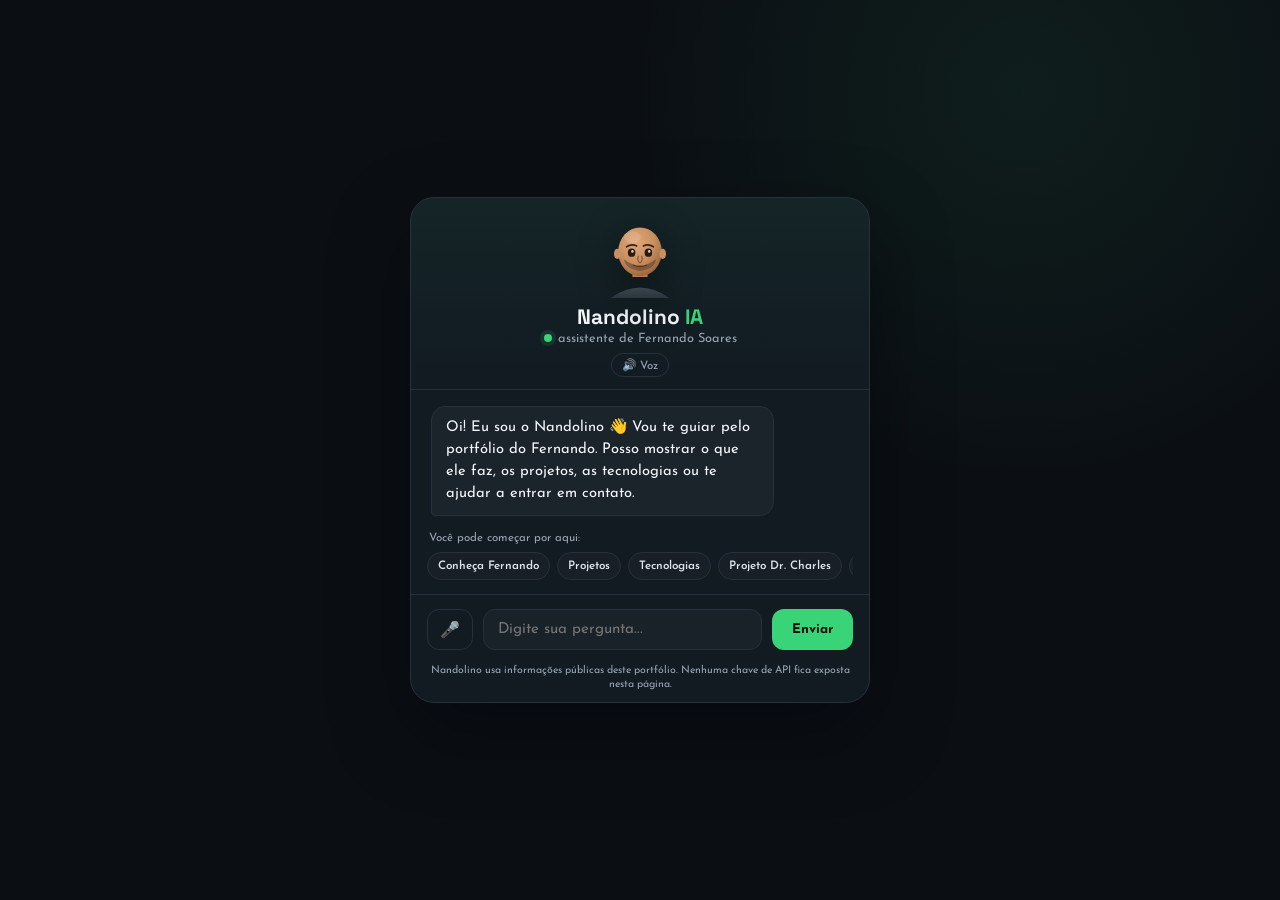
==== commit 4e517dac: "Publica portfolio 2.1 com Code Snake Atualiza Nandolino e calculadora e publica a seção interativa C" ====
--- a/nandolino/index.html
+++ b/nandolino/index.html
@@ -125,16 +125,6 @@
   .typing i:nth-child(2){animation-delay:.15s}.typing i:nth-child(3){animation-delay:.3s}
   @keyframes typingDot { 0%,60%,100%{transform:translateY(0);opacity:.45}30%{transform:translateY(-4px);opacity:1} }
   .privacy-note { color: var(--muted); font-size: .66rem; text-align: center; padding: 0 16px 10px; line-height: 1.35; }
-  .key-dialog { position: fixed; inset: 0; display: grid; place-items: center; padding: 16px; background: rgba(3,7,10,.72); z-index: 10; }
-  .key-dialog[hidden] { display: none; }
-  .key-dialog-box { width: min(100%, 380px); padding: 20px; background: var(--panel); border: 1px solid var(--line); border-radius: 16px; box-shadow: 0 24px 70px rgba(0,0,0,.5); }
-  .key-dialog-box h2 { font-family: 'Space Grotesk', sans-serif; font-size: 1.05rem; margin-bottom: 7px; }
-  .key-dialog-box p { color: var(--muted); font-size: .78rem; line-height: 1.4; margin-bottom: 14px; }
-  .key-dialog-box input { width: 100%; background: rgba(255,255,255,.03); border: 1px solid var(--line); border-radius: 10px; padding: 11px 12px; color: var(--text); font-family: inherit; font-size: .88rem; }
-  .key-dialog-box input:focus { outline: none; border-color: var(--green); }
-  .key-dialog-actions { display: flex; justify-content: flex-end; gap: 8px; margin-top: 14px; }
-  .key-dialog-actions button { border: 1px solid var(--line); border-radius: 9px; padding: 8px 12px; background: transparent; color: var(--muted); cursor: pointer; font-family: inherit; }
-  .key-dialog-actions .save-key { background: var(--green); border-color: var(--green); color: #07110b; font-weight: 700; }
   @media (max-width: 390px) { .header { padding-inline: 16px; } .chat { padding-inline: 14px; } .input-row { padding-inline: 12px; gap: 7px; } .input-row button { padding-inline: 14px; } }
 
 </style>
@@ -203,20 +193,7 @@
       <h1>Nandolino <span>IA</span></h1>
       <p class="status"><span class="dot"></span> assistente de Fernando Soares</p>
       <div class="header-buttons">
-          <button class="key-settings" type="button" id="keySettingsBtn" title="Configurar chave da IA" aria-label="Configurar chave da IA">🔑</button>
         <button class="key-settings" type="button" id="voiceBtn" title="Ativar/desativar voz do Nandolino">🔊 Voz</button>
-      </div>
-    </div>
-
-    <div class="key-dialog" id="keyDialog" role="dialog" aria-modal="true" aria-labelledby="keyDialogTitle" hidden>
-      <div class="key-dialog-box">
-        <h2 id="keyDialogTitle">🔑 Chave da IA</h2>
-        <p>A chave fica salva somente neste navegador e nao e publicada no site.</p>
-        <input id="keyInput" type="password" placeholder="Cole sua chave Gemini aqui" autocomplete="off">
-        <div class="key-dialog-actions">
-          <button type="button" id="cancelKeyBtn">Cancelar</button>
-          <button class="save-key" type="button" id="saveKeyBtn">Salvar</button>
-        </div>
       </div>
     </div>
 
@@ -235,57 +212,12 @@
     <p class="privacy-note">Nandolino usa informações públicas deste portfólio. Nenhuma chave de API fica exposta nesta página.</p>
   </div>
 
-<script src="config.js" onerror="console.log('config.js local nao encontrado; usando respostas locais.')"></script>
 <script>
 const chat = document.getElementById('chat');
 const input = document.getElementById('userInput');
 const sendBtn = document.getElementById('sendBtn');
 const nandolino = document.getElementById('nandolino');
 const quickActions = document.getElementById('quickActions');
-const keySettingsBtn = document.getElementById('keySettingsBtn');
-const keyDialog = document.getElementById('keyDialog');
-const keyInput = document.getElementById('keyInput');
-const cancelKeyBtn = document.getElementById('cancelKeyBtn');
-const saveKeyBtn = document.getElementById('saveKeyBtn');
-
-const SOBRE_FERNANDO = `Voce e o Nandolino, assistente virtual de Fernando Soares Da Rosa, desenvolvedor Front-end.
-Fernando atua desde 2021, mora em Novo Hamburgo/RS e tem formacao em Front-end pela Dev Club.
-Trabalha com HTML5, CSS3, JavaScript, PHP basico, Git/GitHub, GitHub Pages, Netlify e hospedagem tradicional.
-Ja entregou o site profissional do Dr. Charles Genehr, com pagina institucional, artigos, eBooks, painel administrativo e integracao com WhatsApp.
-Seus projetos de estudo incluem Netflix Clone, Cronometro e Calculadora Interativa.
-Responda em portugues do Brasil, de forma breve, simpatica e clara. Fale livremente sobre tecnologia, mas nunca invente informacoes sobre Fernando.`;
-
-function getApiKey() {
-  const localKey = localStorage.getItem('nandolino_gemini_key');
-  if (localKey) return localKey;
-  if (window.GEMINI_API_KEY && window.GEMINI_API_KEY !== 'SUA_CHAVE_AQUI') return window.GEMINI_API_KEY;
-  return null;
-}
-
-keySettingsBtn.addEventListener('click', () => {
-  const currentKey = localStorage.getItem('nandolino_gemini_key');
-  if (currentKey) {
-    keyInput.value = currentKey;
-  }
-  keyDialog.hidden = false;
-  keyInput.focus();
-});
-
-if (localStorage.getItem('nandolino_gemini_key')) keySettingsBtn.classList.add('active');
-
-cancelKeyBtn.addEventListener('click', () => { keyDialog.hidden = true; });
-saveKeyBtn.addEventListener('click', () => {
-  const key = keyInput.value.trim();
-  if (key) {
-    localStorage.setItem('nandolino_gemini_key', key);
-    keySettingsBtn.classList.add('active');
-  } else {
-    localStorage.removeItem('nandolino_gemini_key');
-    keySettingsBtn.classList.remove('active');
-  }
-  keyInput.value = '';
-  keyDialog.hidden = true;
-});
 
 const LINKS = {
   portfolio: '../index.html#projetos',
@@ -294,6 +226,48 @@
   linkedin: 'https://www.linkedin.com/in/fernando-soares-da-rosa-programador519994931555',
   whatsapp: 'https://wa.me/5551999493155'
 };
+
+
+
+/* Nandolino 2.0 — ponte segura para n8n/Azure.
+   Configure apenas a URL pública do webhook/proxy. NUNCA coloque chave Azure aqui. */
+const NANDOLINO_AI = {
+  enabled: true,
+  endpoint: '', // Ex.: https://SEU-N8N/webhook/nandolino-chat
+  timeoutMs: 12000,
+  visitorId: localStorage.getItem('nandolino_visitor_id') || (() => {
+    const id = (crypto.randomUUID ? crypto.randomUUID() : 'visitor-' + Date.now() + '-' + Math.random().toString(16).slice(2));
+    localStorage.setItem('nandolino_visitor_id', id); return id;
+  })()
+};
+
+async function askRemoteAI(message) {
+  if (!NANDOLINO_AI.enabled || !NANDOLINO_AI.endpoint) return null;
+  const controller = new AbortController();
+  const timer = setTimeout(() => controller.abort(), NANDOLINO_AI.timeoutMs);
+  try {
+    const response = await fetch(NANDOLINO_AI.endpoint, {
+      method: 'POST',
+      headers: {'Content-Type': 'application/json'},
+      body: JSON.stringify({
+        message,
+        sessionId: NANDOLINO_AI.visitorId,
+        source: 'portfolio',
+        language: 'pt-BR',
+        page: location.href
+      }),
+      signal: controller.signal
+    });
+    if (!response.ok) throw new Error('HTTP ' + response.status);
+    const data = await response.json();
+    const text = data.reply || data.answer || data.output || data.message;
+    if (!text || typeof text !== 'string') throw new Error('Resposta inválida');
+    return { text, actions: Array.isArray(data.actions) ? data.actions : [] };
+  } catch (err) {
+    console.warn('Nandolino AI indisponível; usando modo local.', err);
+    return null;
+  } finally { clearTimeout(timer); }
+}
 
 const QUICK = [
   ['Conheça Fernando', 'Quem é o Fernando?'],
@@ -464,24 +438,6 @@
   };
 }
 
-async function respondWithAI(question) {
-  const apiKey = getApiKey();
-  if (!apiKey) return null;
-  const response = await fetch('https://generativelanguage.googleapis.com/v1beta/models/gemini-3.6-flash:generateContent', {
-    method: 'POST',
-    headers: { 'Content-Type': 'application/json', 'X-goog-api-key': apiKey },
-    body: JSON.stringify({
-      systemInstruction: { parts: [{ text: SOBRE_FERNANDO }] },
-      contents: [{ parts: [{ text: question }] }]
-    })
-  });
-  if (!response.ok) throw new Error('Falha na API Gemini: ' + response.status);
-  const data = await response.json();
-  const text = data?.candidates?.[0]?.content?.parts?.map(part => part.text || '').join('').trim();
-  if (!text) throw new Error('Resposta vazia da API Gemini');
-  return text;
-}
-
 async function ask(forcedText) {
   const text = (forcedText || input.value).trim();
   if (!text) return;
@@ -490,20 +446,10 @@
   input.value = '';
   nandolino.classList.add('talking');
   const typing = showTyping();
-  await new Promise(r => setTimeout(r, 420));
+  await new Promise(r => setTimeout(r, 320));
+  const remoteAnswer = await askRemoteAI(text);
   typing.remove();
-  if (getApiKey()) {
-    try {
-      const aiAnswer = await respondWithAI(text);
-      addMessage(aiAnswer, 'bot');
-      speak(aiAnswer);
-      nandolino.classList.remove('talking');
-      return;
-    } catch (error) {
-      console.warn(error);
-    }
-  }
-  const answer = answerFor(text);
+  const answer = remoteAnswer || answerFor(text);
   addMessage(answer.text, 'bot', answer.actions || []);
   speak(answer.text.replace(/<[^>]+>/g, ''));
 }
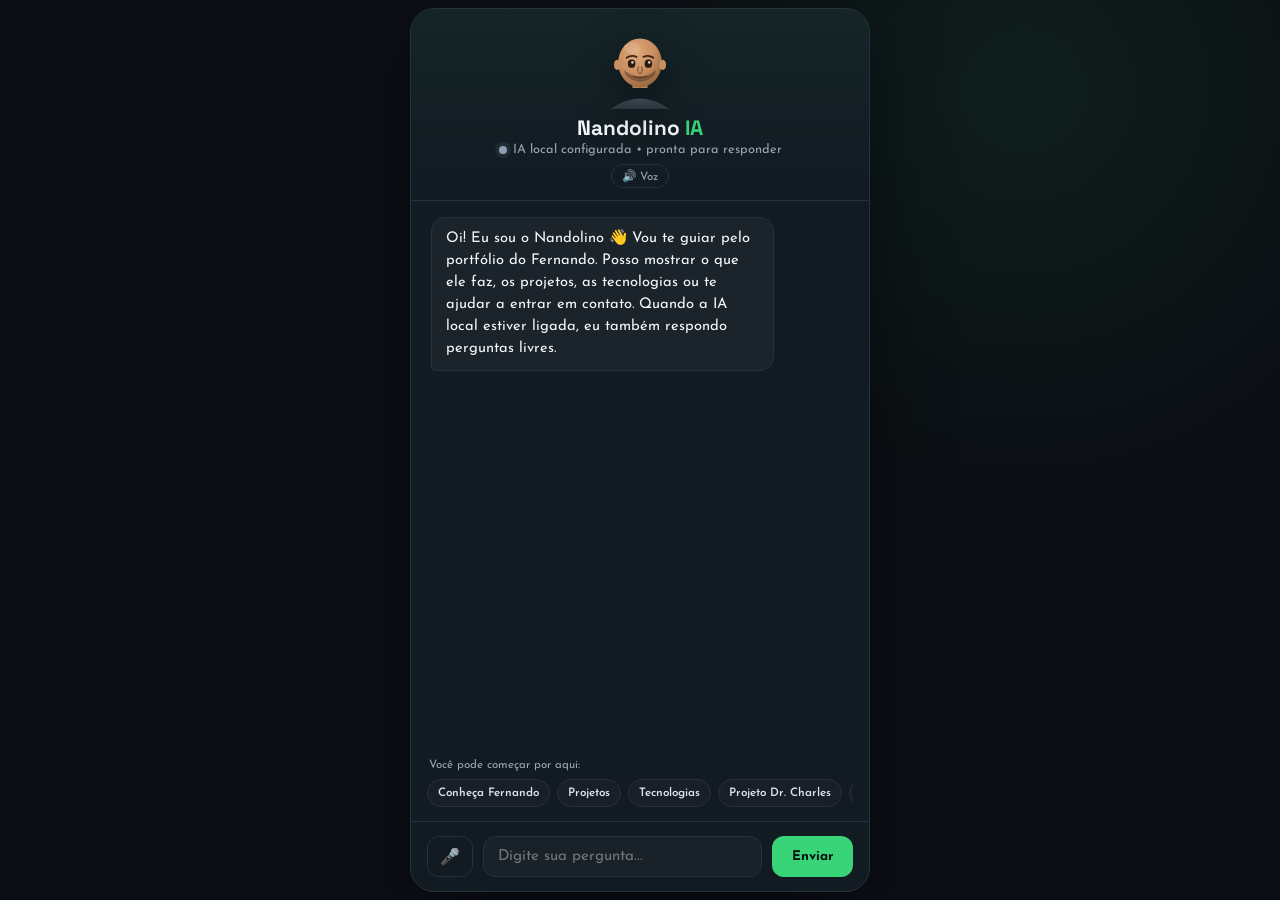
==== commit 52e0d8c3: "Substitui portfolio pela versão Nandolino 2.2 Publica o Nandolino com IA online via n8n/Ollama/Cloud" ====
--- a/nandolino/index.html
+++ b/nandolino/index.html
@@ -17,6 +17,7 @@
   }
   * { margin: 0; padding: 0; box-sizing: border-box; }
   body {
+    height: 100dvh;
     min-height: 100vh;
     min-height: 100dvh;
     background: radial-gradient(circle at 80% 10%, rgba(56,212,119,.08), transparent 30%), var(--bg);
@@ -25,11 +26,13 @@
     display: flex;
     align-items: center;
     justify-content: center;
-    padding: 16px;
+    padding: 8px;
   }
   .app {
     width: min(100%, 460px);
-    max-height: 94dvh;
+    height: 100%;
+    min-height: 0;
+    max-height: 100%;
     background: var(--panel);
     border: 1px solid var(--line);
     border-radius: 24px;
@@ -59,7 +62,7 @@
   .key-settings.active { border-color: var(--green); color: var(--green); }
   .header-buttons { display: flex; justify-content: center; gap: 8px; margin-top: 8px; }
 
-  .chat { flex: 1 1 auto; min-height: 90px; overflow-y: auto; padding: 16px 20px; display: flex; flex-direction: column; gap: 12px; }
+  .chat { flex: 1 1 0; min-height: 0; overflow-y: auto; padding: 16px 20px; display: flex; flex-direction: column; gap: 12px; }
   .msg { max-width: 82%; padding: 10px 14px; border-radius: 14px; font-size: .92rem; line-height: 1.5; }
   .msg.bot { align-self: flex-start; background: rgba(255,255,255,.04); border: 1px solid var(--line); border-bottom-left-radius: 4px; }
   .msg.user { align-self: flex-end; background: var(--green); color: #07110b; font-weight: 600; border-bottom-right-radius: 4px; }
@@ -124,10 +127,32 @@
   .typing i { width: 5px; height: 5px; border-radius: 50%; background: var(--muted); animation: typingDot 1s infinite ease-in-out; }
   .typing i:nth-child(2){animation-delay:.15s}.typing i:nth-child(3){animation-delay:.3s}
   @keyframes typingDot { 0%,60%,100%{transform:translateY(0);opacity:.45}30%{transform:translateY(-4px);opacity:1} }
-  .privacy-note { color: var(--muted); font-size: .66rem; text-align: center; padding: 0 16px 10px; line-height: 1.35; }
   @media (max-width: 390px) { .header { padding-inline: 16px; } .chat { padding-inline: 14px; } .input-row { padding-inline: 12px; gap: 7px; } .input-row button { padding-inline: 14px; } }
 
+  .status.thinking .dot { background: #f4c15d; box-shadow: 0 0 0 4px rgba(244,193,93,.12); }
+  .status.online .dot { background: var(--green); box-shadow: 0 0 0 4px rgba(56,212,119,.12); }
+  .status.local .dot { background: #8fa0b2; box-shadow: 0 0 0 4px rgba(143,160,178,.10); }
+  .status.error .dot { background: #ff7777; box-shadow: 0 0 0 4px rgba(255,119,119,.10); }
+  .msg { white-space: pre-wrap; overflow-wrap: anywhere; }
+  .msg .msg-actions { white-space: normal; }
+  .input-row input:disabled, .input-row button:disabled { opacity: .58; cursor: wait; }
+  @media (max-height: 600px) {
+    .header { padding: 8px 16px 6px; }
+    .avatar-wrap { margin-bottom: 2px; }
+    .avatar-wrap svg { width: 52px; height: 52px; }
+    h1 { font-size: 1.1rem; }
+    .header-buttons { margin-top: 4px; }
+    .chat { padding: 8px 12px; gap: 8px; }
+    .quick-wrap { padding: 0 12px 6px; }
+    .quick-label { margin-bottom: 4px; }
+    .quick-action { padding: 5px 8px; }
+    .input-row { padding: 8px 10px; gap: 6px; }
+    .input-row input { padding: 10px; }
+    .input-row button { padding-inline: 12px; }
+    #micBtn { padding-inline: 8px; }
+  }
 </style>
+<script src="config.js"></script>
 </head>
 <body>
   <div class="app">
@@ -191,7 +216,7 @@
         </svg>
       </div>
       <h1>Nandolino <span>IA</span></h1>
-      <p class="status"><span class="dot"></span> assistente de Fernando Soares</p>
+      <p class="status" id="aiStatus"><span class="dot" id="aiDot"></span><span id="aiStatusText">assistente de Fernando Soares</span></p>
       <div class="header-buttons">
         <button class="key-settings" type="button" id="voiceBtn" title="Ativar/desativar voz do Nandolino">🔊 Voz</button>
       </div>
@@ -206,10 +231,9 @@
 
     <div class="input-row">
       <button id="micBtn" type="button" title="Falar com o Nandolino">🎤</button>
-      <input type="text" id="userInput" placeholder="Digite sua pergunta..." autocomplete="off">
-      <button id="sendBtn">Enviar</button>
+      <input type="text" id="userInput" placeholder="Digite sua pergunta..." autocomplete="off" maxlength="600" aria-label="Pergunta para o Nandolino">
+      <button id="sendBtn" type="button">Enviar</button>
     </div>
-    <p class="privacy-note">Nandolino usa informações públicas deste portfólio. Nenhuma chave de API fica exposta nesta página.</p>
   </div>
 
 <script>
@@ -218,6 +242,9 @@
 const sendBtn = document.getElementById('sendBtn');
 const nandolino = document.getElementById('nandolino');
 const quickActions = document.getElementById('quickActions');
+const aiStatus = document.getElementById('aiStatus');
+const aiStatusText = document.getElementById('aiStatusText');
+const micBtn = document.getElementById('micBtn');
 
 const LINKS = {
   portfolio: '../index.html#projetos',
@@ -229,28 +256,48 @@
 
 
 
-/* Nandolino 2.0 — ponte segura para n8n/Azure.
-   Configure apenas a URL pública do webhook/proxy. NUNCA coloque chave Azure aqui. */
+/* Nandolino 2.1 — ponte segura para n8n + Ollama via Cloudflare Tunnel.
+   Configure apenas a URL pública do webhook. Nenhuma chave privada deve ficar aqui. */
+const REMOTE_CONFIG = window.NANDOLINO_CONFIG || {};
 const NANDOLINO_AI = {
-  enabled: true,
-  endpoint: '', // Ex.: https://SEU-N8N/webhook/nandolino-chat
-  timeoutMs: 12000,
+  enabled: REMOTE_CONFIG.enabled !== false,
+  endpoint: String(REMOTE_CONFIG.endpoint || '').trim(),
+  timeoutMs: Number(REMOTE_CONFIG.timeoutMs) > 0 ? Number(REMOTE_CONFIG.timeoutMs) : 120000,
   visitorId: localStorage.getItem('nandolino_visitor_id') || (() => {
     const id = (crypto.randomUUID ? crypto.randomUUID() : 'visitor-' + Date.now() + '-' + Math.random().toString(16).slice(2));
     localStorage.setItem('nandolino_visitor_id', id); return id;
   })()
 };
 
+function setAIStatus(state, label) {
+  aiStatus.classList.remove('thinking', 'online', 'local', 'error');
+  if (state) aiStatus.classList.add(state);
+  aiStatusText.textContent = label;
+}
+
+function safeActionHref(value) {
+  const href = String(value || '').trim();
+  if (!href) return null;
+  if (/^https:\/\//i.test(href) || /^(\.\.?\/|#)/.test(href)) return href;
+  return null;
+}
+
 async function askRemoteAI(message) {
-  if (!NANDOLINO_AI.enabled || !NANDOLINO_AI.endpoint) return null;
+  if (!NANDOLINO_AI.enabled || !NANDOLINO_AI.endpoint) {
+    setAIStatus('local', 'modo local • IA externa não configurada');
+    return null;
+  }
+
   const controller = new AbortController();
   const timer = setTimeout(() => controller.abort(), NANDOLINO_AI.timeoutMs);
+  setAIStatus('thinking', 'Nandolino está pensando…');
+
   try {
     const response = await fetch(NANDOLINO_AI.endpoint, {
       method: 'POST',
       headers: {'Content-Type': 'application/json'},
       body: JSON.stringify({
-        message,
+        message: String(message).slice(0, 600),
         sessionId: NANDOLINO_AI.visitorId,
         source: 'portfolio',
         language: 'pt-BR',
@@ -258,15 +305,23 @@
       }),
       signal: controller.signal
     });
+
     if (!response.ok) throw new Error('HTTP ' + response.status);
-    const data = await response.json();
+    const type = response.headers.get('content-type') || '';
+    const data = type.includes('application/json') ? await response.json() : { reply: await response.text() };
     const text = data.reply || data.answer || data.output || data.message;
     if (!text || typeof text !== 'string') throw new Error('Resposta inválida');
+
+    setAIStatus('online', 'IA local online • n8n + Ollama');
     return { text, actions: Array.isArray(data.actions) ? data.actions : [] };
   } catch (err) {
+    const timedOut = err && err.name === 'AbortError';
+    setAIStatus('local', timedOut ? 'IA demorou • usando respostas locais' : 'IA offline • usando respostas locais');
     console.warn('Nandolino AI indisponível; usando modo local.', err);
     return null;
-  } finally { clearTimeout(timer); }
+  } finally {
+    clearTimeout(timer);
+  }
 }
 
 const QUICK = [
@@ -274,7 +329,8 @@
   ['Projetos', 'Quais são os projetos do Fernando?'],
   ['Tecnologias', 'Quais tecnologias o Fernando usa?'],
   ['Projeto Dr. Charles', 'Me conte sobre o projeto do Dr. Charles'],
-  ['Por que contratar?', 'Por que eu deveria contratar o Fernando?']
+  ['Por que contratar?', 'Por que eu deveria contratar o Fernando?'],
+  ['Como você funciona?', 'Como o Nandolino funciona?']
 ];
 
 let lastTopic = 'geral';
@@ -283,9 +339,6 @@
   return text.toLowerCase().normalize('NFD').replace(/[\u0300-\u036f]/g, '').replace(/[^a-z0-9\s]/g, ' ').replace(/\s+/g, ' ').trim();
 }
 
-function esc(text) {
-  return String(text).replace(/[&<>"']/g, c => ({'&':'&amp;','<':'&lt;','>':'&gt;','"':'&quot;',"'":'&#039;'}[c]));
-}
 
 function whatsappUrl(topic = lastTopic) {
   const messages = {
@@ -301,23 +354,23 @@
 function addMessage(content, who = 'bot', actions = []) {
   const div = document.createElement('div');
   div.className = 'msg ' + who;
-  if (who === 'user') {
-    div.textContent = content;
-  } else {
-    div.innerHTML = content;
+  div.textContent = content;
+  if (who !== 'user') {
     if (actions.length) {
       const row = document.createElement('div');
       row.className = 'msg-actions';
       actions.forEach(action => {
+        const href = safeActionHref(action && action.href);
+        if (!href) return;
         const a = document.createElement('a');
         a.className = 'msg-action' + (action.secondary ? ' secondary' : '');
-        a.href = action.href;
-        a.textContent = action.label;
-        if (/^https?:/.test(action.href)) { a.target = '_blank'; a.rel = 'noopener'; }
+        a.href = href;
+        a.textContent = String(action.label || 'Abrir');
+        if (/^https:\/\//i.test(href)) { a.target = '_blank'; a.rel = 'noopener'; }
         a.addEventListener('click', () => {
           try {
-            const isWhats = /wa\.me|whatsapp/i.test(action.href);
-            const isProject = /drcharles|netlify|calculadora|#projetos/i.test(action.href);
+            const isWhats = /wa\.me|whatsapp/i.test(href);
+            const isProject = /drcharles|netlify|calculadora|#projetos/i.test(href);
             if (isWhats || isProject) {
               parent.postMessage({
                 type: 'portfolio-analytics',
@@ -393,10 +446,18 @@
     };
   }
 
+  if (/nandolino|como voce funciona|ia local|ollama|n8n|cloudflare|skynet/.test(q)) {
+    lastTopic = 'tecnologias';
+    return {
+      text: 'O próprio Nandolino é um projeto do Fernando: a interface roda no portfólio, envia a pergunta por webhook ao n8n, o AI Agent usa um modelo Qwen local pelo Ollama e a resposta volta pela internet através de um Cloudflare Tunnel. Se a IA local estiver desligada, eu continuo com um modo de respostas locais.',
+      actions: [{label:'Ver GitHub', href:LINKS.github, secondary:true}]
+    };
+  }
+
   if (/tecnologia|stack|linguagem|html|css|javascript|php|git|github|ferramenta/.test(q)) {
     lastTopic = 'tecnologias';
     return {
-      text: 'Fernando trabalha principalmente com HTML5, CSS3 e JavaScript, além de PHP básico, Git/GitHub e publicação em GitHub Pages, Netlify e hospedagem tradicional. O foco é transformar o layout em uma experiência responsiva e funcional.',
+      text: 'Fernando trabalha com HTML5, CSS3 e JavaScript, além de Git/GitHub, PHP básico, deploy web e integrações com n8n, Ollama e webhooks. O foco é unir interface responsiva com automação e funcionalidades reais.',
       actions: [{label:'Ver GitHub', href:LINKS.github, secondary:true}]
     };
   }
@@ -411,12 +472,12 @@
 
   if (/formacao|curso|estudou|dev club/.test(q)) {
     lastTopic = 'geral';
-    return { text: 'Fernando tem formação em programação Front-end pela Dev Club e segue evoluindo com prática constante em projetos próprios e trabalhos reais.' };
+    return { text: 'Fernando estuda desenvolvimento Front-end com apoio do Dev Club e segue evoluindo com prática constante em projetos próprios e trabalhos reais.' };
   }
 
   if (/experiencia|experiencia profissional|atua|tempo|desde quando/.test(q)) {
     lastTopic = 'geral';
-    return { text: 'Fernando atua com desenvolvimento Front-end desde 2021. Além dos estudos e projetos próprios, já realizou uma entrega profissional completa para cliente, o que trouxe experiência com publicação, manutenção e necessidades reais de negócio.' };
+    return { text: 'Fernando vem construindo experiência em desenvolvimento Front-end por meio de estudos, projetos próprios e uma entrega profissional completa para cliente, com publicação, manutenção e necessidades reais de negócio.' };
   }
 
   if (/disponivel|freelance|vaga|oportunidade|emprego/.test(q)) {
@@ -438,20 +499,42 @@
   };
 }
 
+let busy = false;
+function setBusy(on) {
+  busy = on;
+  input.disabled = false;
+  sendBtn.disabled = on;
+  if (micBtn) micBtn.disabled = on;
+  sendBtn.textContent = on ? 'Pensando…' : 'Enviar';
+}
+
 async function ask(forcedText) {
-  const text = (forcedText || input.value).trim();
+  if (busy) return;
+  const text = String(forcedText || input.value).trim().slice(0, 600);
   if (!text) return;
+
   unlockVoice();
   addMessage(text, 'user');
   input.value = '';
   nandolino.classList.add('talking');
   const typing = showTyping();
-  await new Promise(r => setTimeout(r, 320));
-  const remoteAnswer = await askRemoteAI(text);
-  typing.remove();
-  const answer = remoteAnswer || answerFor(text);
-  addMessage(answer.text, 'bot', answer.actions || []);
-  speak(answer.text.replace(/<[^>]+>/g, ''));
+  setBusy(true);
+
+  try {
+    const remoteAnswer = await askRemoteAI(text);
+    const answer = remoteAnswer || answerFor(text);
+    typing.remove();
+    addMessage(answer.text, 'bot', answer.actions || []);
+    speak(answer.text);
+  } catch (err) {
+    typing.remove();
+    setAIStatus('error', 'erro temporário • tente novamente');
+    addMessage('Tive um problema para responder agora. Tente novamente em alguns segundos.', 'bot');
+    console.error(err);
+  } finally {
+    setBusy(false);
+    if (!input.disabled) input.focus();
+  }
 }
 
 /* Voz: Nandolino falando (Text-to-Speech) */
@@ -495,7 +578,6 @@
 updateVoiceButton();
 
 /* Voz: falar com o Nandolino (Speech-to-Text) */
-const micBtn = document.getElementById('micBtn');
 const SpeechRecognitionAPI = window.SpeechRecognition || window.webkitSpeechRecognition;
 if (SpeechRecognitionAPI) {
   const recognition = new SpeechRecognitionAPI();
@@ -510,7 +592,8 @@
 sendBtn.addEventListener('click', () => ask());
 input.addEventListener('keydown', e => { if (e.key === 'Enter') ask(); });
 renderQuickActions();
-addMessage('Oi! Eu sou o Nandolino 👋 Vou te guiar pelo portfólio do Fernando. Posso mostrar o que ele faz, os projetos, as tecnologias ou te ajudar a entrar em contato.', 'bot');
+setAIStatus(NANDOLINO_AI.endpoint ? 'local' : 'local', NANDOLINO_AI.endpoint ? 'IA local configurada • pronta para responder' : 'modo local • IA externa não configurada');
+addMessage('Oi! Eu sou o Nandolino 👋 Vou te guiar pelo portfólio do Fernando. Posso mostrar o que ele faz, os projetos, as tecnologias ou te ajudar a entrar em contato. Quando a IA local estiver ligada, eu também respondo perguntas livres.', 'bot');
 </script>
 </body>
 </html>
